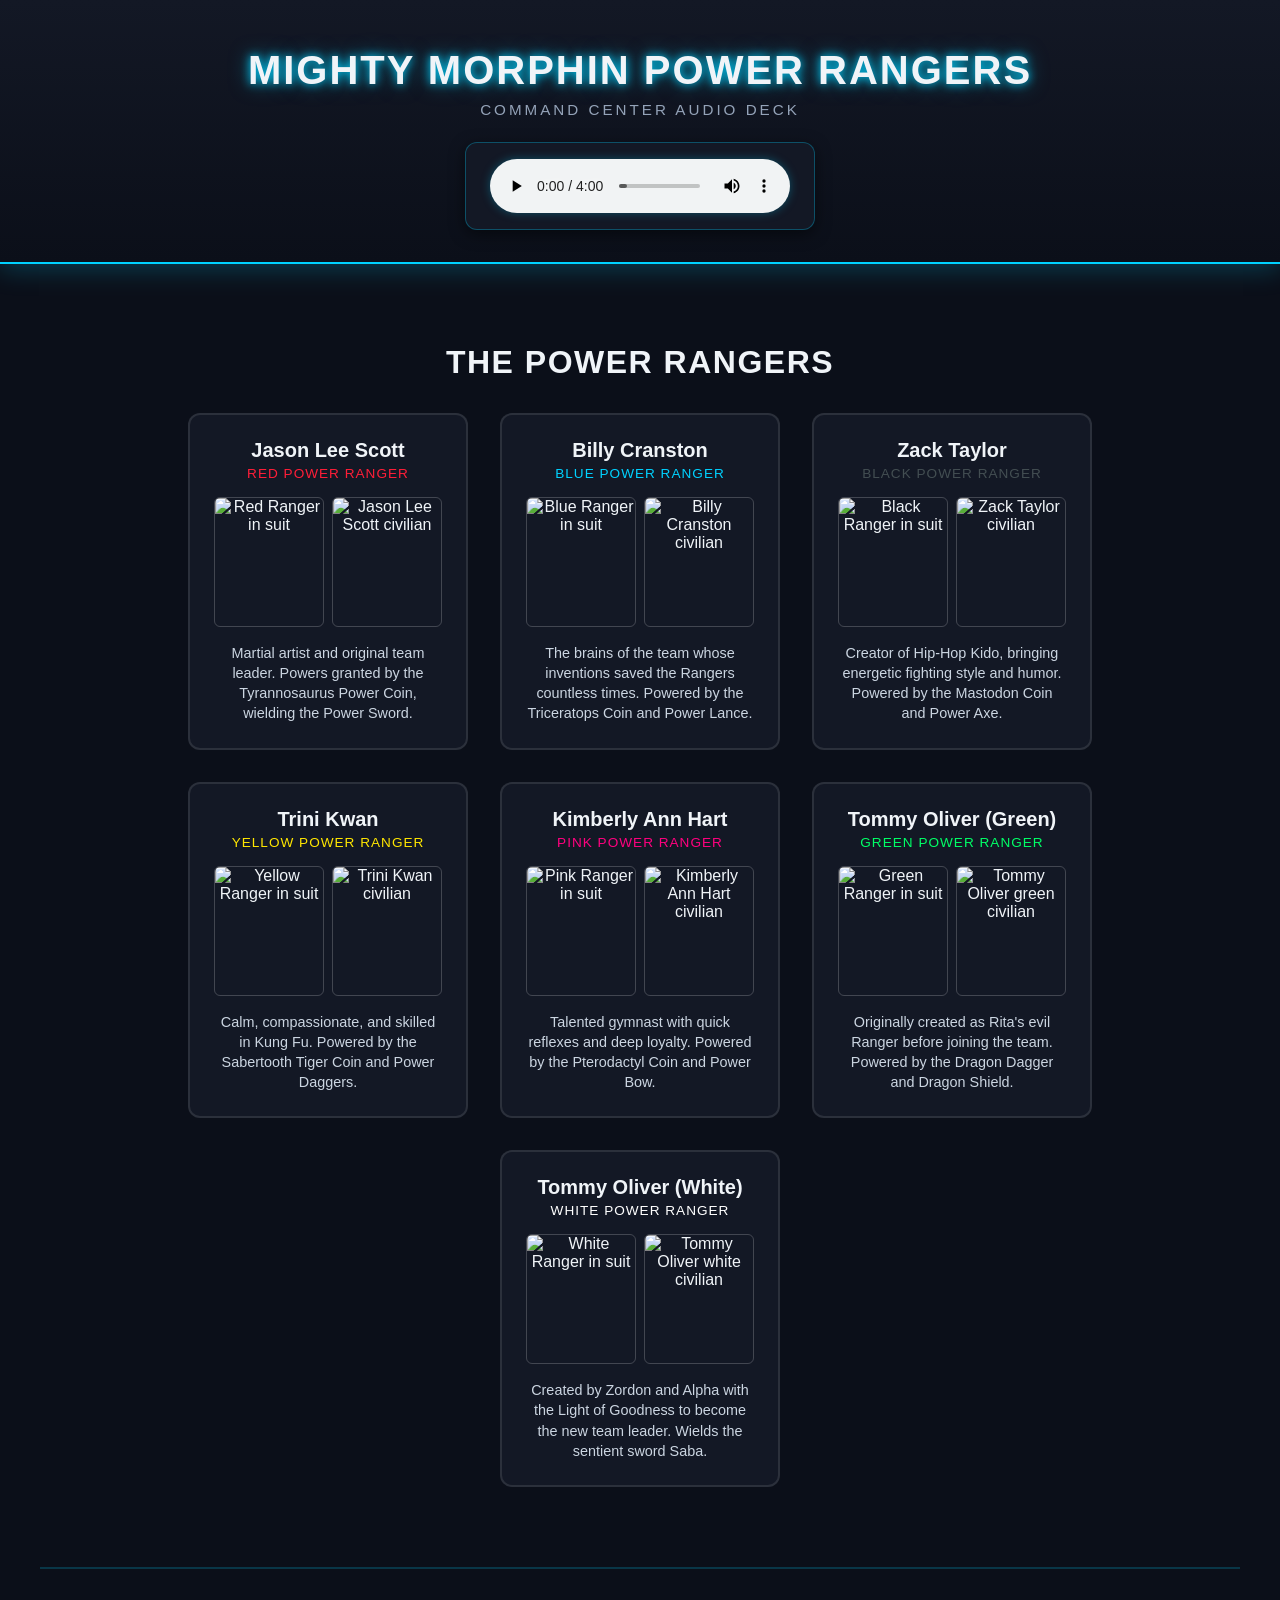
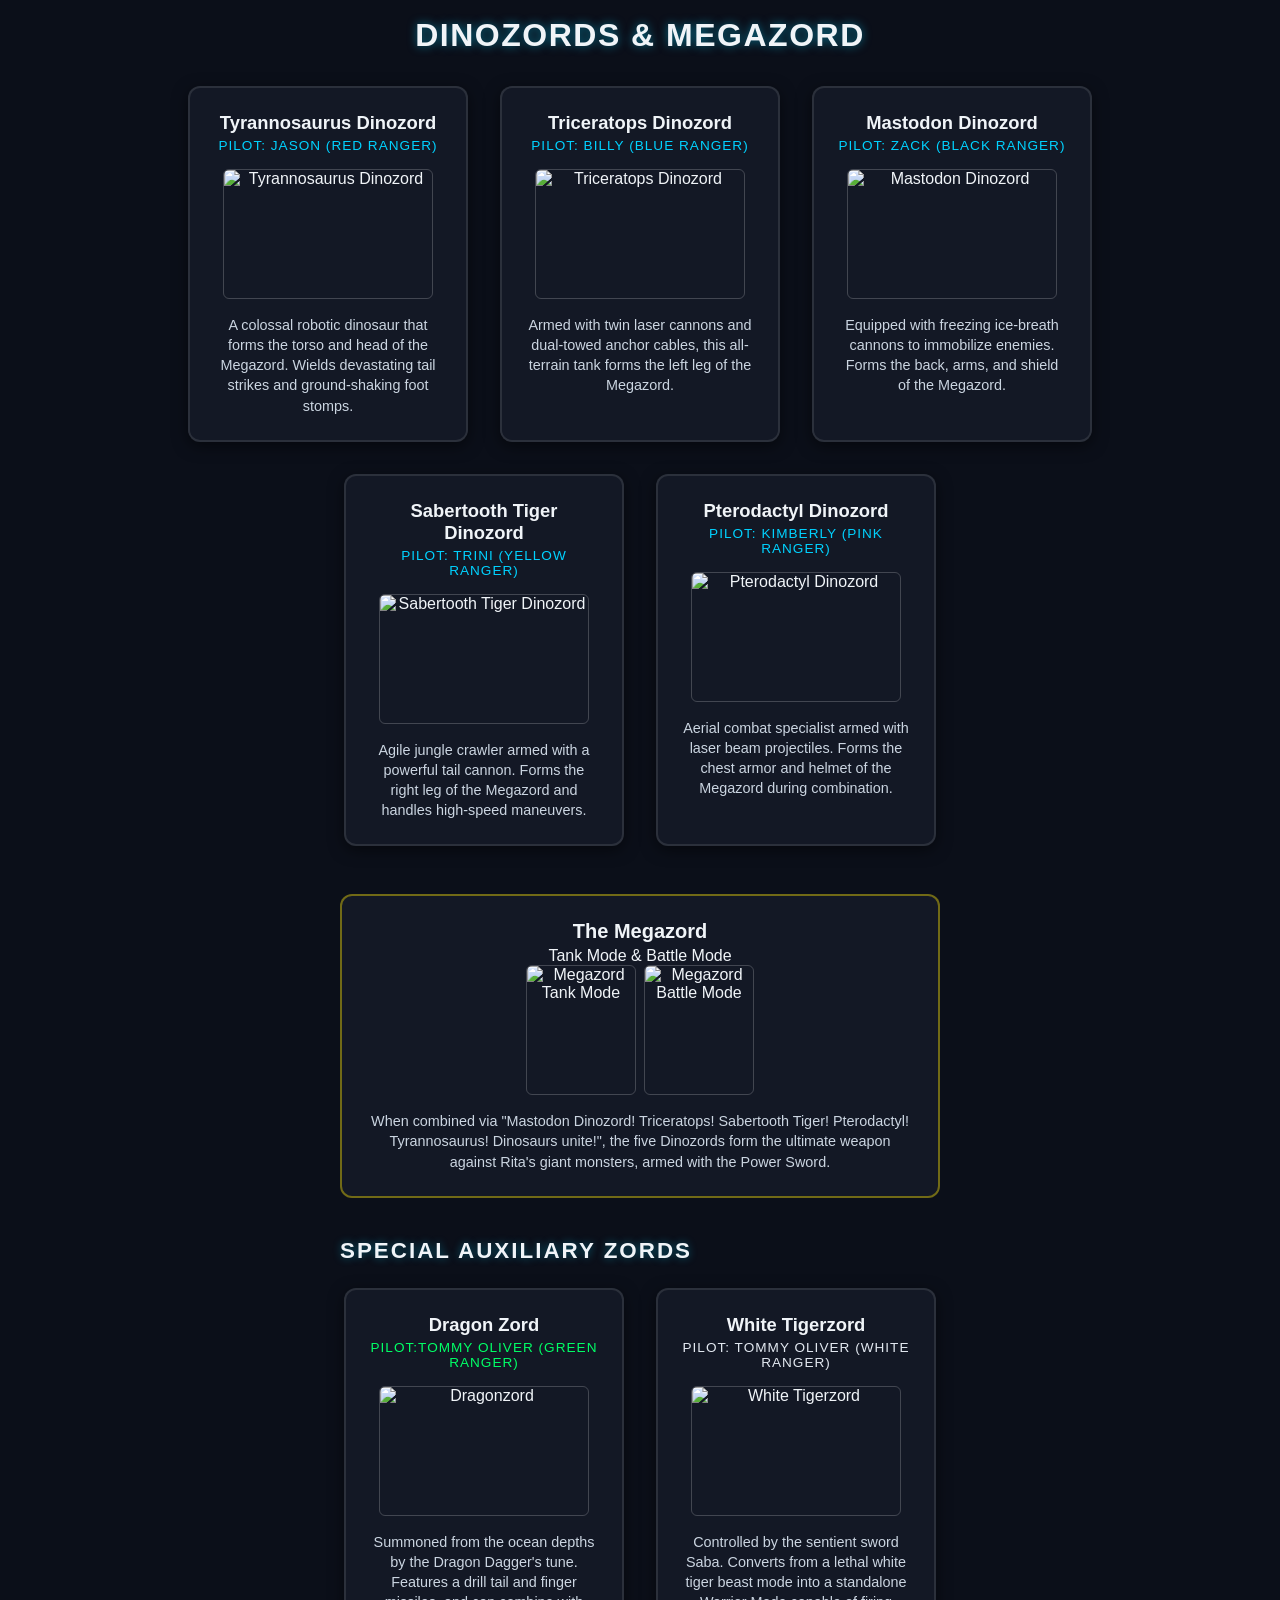
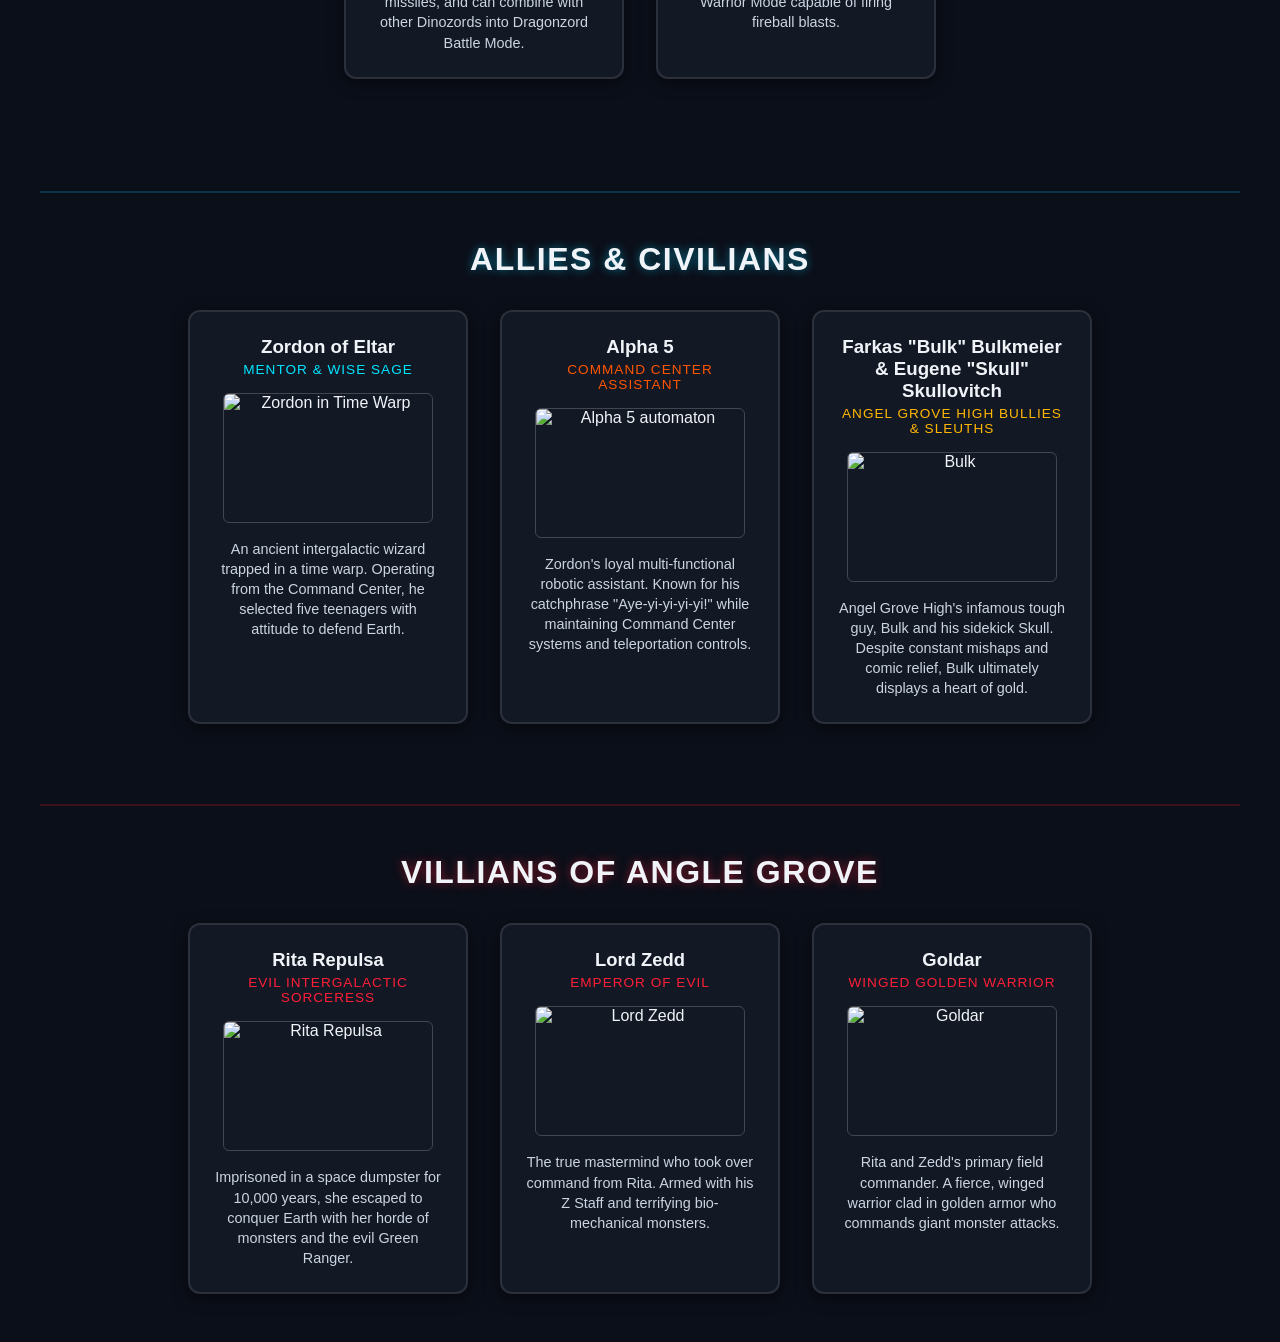
==== Rangers.html @ b792ac7e "feat: complete Power Rangers portfolio project with responsive grid" ====
<!DOCTYPE html>
<html lang="en">
    <head>
        <meta charset="UTF-8">
        <meta name="viewport" content="width=device-width, initial-scale=1.0">
        <title>Power Rangers</title>
        <link rel="stylesheet" href="Rangers.css">
    </head>

    <body>
        <!-- HERO / HEADER SECTION WITH THEME MUSIC -->
        <header class="hero-header">
            <h1 class="main-title">Mighty Morphin Power Rangers</h1>
            <p class="hero-subtitle">Command Center Audio Deck</p>
            
            <div class="audio-player-container">
                <audio controls loop>
                    <source src="Power Rangers theme song.mp3" type="audio/mpeg">
                    Your browser does not support the audio element.
                </audio>
            </div>
        </header>
        <main>
            <!-- 1. The Rangers section -->
            <section id="rangers" class="rangers-section">
                <h2>THE POWER RANGERS</h2>
                
                <div class="rangers-grid">
                    <!-- Red Ranger Card -->
                    <article class="ranger-card red-ranger">
                        <h3>Jason Lee Scott</h3>
                        <p class="ranger-title">Red Power Ranger</p>
                        <div class="card-images">
                            <img src="images/red-ranger-suit.jpg" alt="Red Ranger in suit" class="suit-img">
                            <img src="images/jason-civilian.jpg" alt="Jason Lee Scott civilian" class="civilian-img">
                        </div>
                        <p class="bio">
                            Martial artist and original team leader. Powers granted by the Tyrannosaurus Power Coin, wielding the Power Sword.
                        </p>
                    </article>
                    
                    <!-- Blue Ranger Card -->
                    <article class="ranger-card blue-ranger">
                        <h3>Billy Cranston</h3>
                        <p class="ranger-title">Blue Power Ranger</p>
                        <div class="card-images">
                            <img src="images/blue-ranger-suit.jpg" alt="Blue Ranger in suit" class="suit-img">
                            <img src="images/billy-civilian.jpg" alt="Billy Cranston civilian" class="civilian-img">
                        </div>
                        <p class="bio">
                            The brains of the team whose inventions saved the Rangers countless times. Powered by the Triceratops Coin and Power Lance.
                        </p>
                    </article>
                    
                    <!-- Black Ranger Card -->
                    <article class="ranger-card black-ranger">
                        <h3>Zack Taylor</h3>
                        <p class="ranger-title">Black Power Ranger</p>
                        <div class="card-images">
                            <img src="images/black-ranger-suit.jpg" alt="Black Ranger in suit" class="suit-img">
                             <img src="images/zack-civilian.jpg" alt="Zack Taylor civilian" class="civilian-img">
                        </div>
                        <p class="bio">
                            Creator of Hip-Hop Kido, bringing energetic fighting style and humor. Powered by the Mastodon Coin and Power Axe.
                        </p>
                    </article>
                    
                    <!-- Yellow Ranger Card -->
                    <article class="ranger-card yellow-ranger">
                        <h3>Trini Kwan</h3>
                        <p class="ranger-title">Yellow Power Ranger</p>
                        <div class="card-images">
                            <img src="images/yellow-ranger-suit.jpg" alt="Yellow Ranger in suit" class="suit-img">
                            <img src="images/trini-civilian.jpg" alt="Trini Kwan civilian" class="civilian-img">
                        </div>
                        <p class="bio">
                            Calm, compassionate, and skilled in Kung Fu. Powered by the Sabertooth Tiger Coin and Power Daggers.
                            </p>
                    </article>
                    
                    <!-- Pink Ranger Card -->
                    <article class="ranger-card pink-ranger">
                        <h3>Kimberly Ann Hart</h3>
                        <p class="ranger-title">Pink Power Ranger</p>
                        <div class="card-images">
                            <img src="images/pink-ranger-suit.jpg" alt="Pink Ranger in suit" class="suit-img">
                            <img src="images/kimberly-civilian.jpg" alt="Kimberly Ann Hart civilian" class="civilian-img">
                        </div>
                        <p class="bio">
                            Talented gymnast with quick reflexes and deep loyalty. Powered by the Pterodactyl Coin and Power Bow.
                        </p>
                    </article>
                    
                    <!-- Green Ranger Card -->
                    <article class="ranger-card green-ranger">
                        <h3>Tommy Oliver (Green)</h3>
                        <p class="ranger-title">Green Power Ranger</p>
                        <div class="card-images">
                            <img src="images/green-ranger-suit.jpg" alt="Green Ranger in suit" class="suit-img">
                            <img src="images/tommy-green-civilian.jpg" alt="Tommy Oliver green civilian" class="civilian-img">
                        </div>
                        <p class="bio">
                            Originally created as Rita's evil Ranger before joining the team. Powered by the Dragon Dagger and Dragon Shield.
                        </p>
                    </article>
                    
                    <!-- White Ranger Card -->
                    <article class="ranger-card white-ranger">
                        <h3>Tommy Oliver (White)</h3>
                        <p class="ranger-title">White Power Ranger</p>
                        <div class="card-images">
                            <img src="images/white-ranger-suit.jpg" alt="White Ranger in suit" class="suit-img">
                            <img src="images/tommy-white-civilian.jpg" alt="Tommy Oliver white civilian" class="civilian-img">
                        </div>
                        <p class="bio">
                            Created by Zordon and Alpha with the Light of Goodness to become the new team leader. Wields the sentient sword Saba.
                        </p>
                    </article>
                </div>
                
            </section>

            <!-- 2. The Zords & Megazord section -->
            <section id="zords" class="zords-section">
                <h2>DINOZORDS & MEGAZORD</h2>
                
                <div class="zords-grid">
                    
                    <!-- Tyrannosaurus Dinozord -->
                    <article class="zord-card red-zord">
                        <h3>Tyrannosaurus Dinozord</h3>
                        <p class="zord-pilot">Pilot: Jason (Red Ranger)</p>
                        <div class="card-images">
                            <img src="images/Tyrannosaurus-zord.jpg" alt="Tyrannosaurus Dinozord" class="zord-img">
                        </div>
                        <p class="bio">
                            A colossal robotic dinosaur that forms the torso and head of the Megazord. Wields devastating tail strikes and ground-shaking foot stomps.
                        </p>
                    </article>
                    
                    <!-- Triceratops Dinozord -->
                    <article class="zord-card blue-zord">
                        <h3>Triceratops Dinozord</h3>
                        <p class="zord-pilot">Pilot: Billy (Blue Ranger)</p>
                        <div class="card-images">
                            <img src="images/Triceratops-zord.jpg" alt="Triceratops Dinozord" class="zord-img">
                        </div>
                        <p class="bio">
                            Armed with twin laser cannons and dual-towed anchor cables, this all-terrain tank forms the left leg of the Megazord.
                        </p>
                    </article>

                    <!-- Mastodon Dinozord -->
                    <article class="zord-card black-zord">
                        <h3>Mastodon Dinozord</h3>
                        <p class="zord-pilot">Pilot: Zack (Black Ranger)</p>
                        <div class="card-images">
                            <img src="images/Mastodon-zord.jpg" alt="Mastodon Dinozord" class="zord-img">
                        </div>
                        <p class="bio">
                            Equipped with freezing ice-breath cannons to immobilize enemies. Forms the back, arms, and shield of the Megazord.
                        </p>
                    </article>

                    <!-- Sabertooth Tiger Dinozord -->
                    <article class="zord-card yellow-zord">
                        <h3>Sabertooth Tiger Dinozord</h3>
                        <p class="zord-pilot">Pilot: Trini (Yellow Ranger)</p>
                        <div class="card-images">
                            <img src="images/Sabertooth-Tiger-zord.jpg" alt="Sabertooth Tiger Dinozord" class="zord-img">
                        </div>
                        <p class="bio">
                            Agile jungle crawler armed with a powerful tail cannon. Forms the right leg of the Megazord and handles high-speed maneuvers.
                        </p>
                    </article>

                    <!-- Pterodactyl Dinozord -->
                    <article class="zord-card pink-zord">
                        <h3>Pterodactyl Dinozord</h3>
                        <p class="zord-pilot">Pilot: Kimberly (Pink Ranger)</p>
                        <div class="card-images">
                            <img src="images/Pterodactyl-zord.jpg" alt="Pterodactyl Dinozord" class="zord-img">
                        </div>
                        <p class="bio">
                            Aerial combat specialist armed with laser beam projectiles. Forms the chest armor and helmet of the Megazord during combination.
                        </p>
                    </article>
                </div>

                <div>
                    <!-- Megazord Feature Card (Full Width / Highlight) -->
                    <div class="megazord-feature">
                        <article class="ranger-card megazord-card">
                            <h3>The Megazord</h3>
                            <p class="Ranger-title">Tank Mode & Battle Mode</p>
                            <div class="card-images megazord-images">
                                <img src="images/Megazord-Tank-Mode.jpg" alt="Megazord Tank Mode" class="suit-img">
                                <img src="images/Megazord-Battle-Mode.jpg" alt="Megazord Battle Mode" class="civilian-img">
                            </div>
                            <p class="bio">
                                When combined via "Mastodon Dinozord! Triceratops! Sabertooth Tiger! Pterodactyl! Tyrannosaurus! Dinosaurs unite!", the five Dinozords form the ultimate weapon against Rita's giant monsters, armed with the Power Sword.
                            </p>
                        </article>
                    </div>

                    <!-- Special Auxiliary Zords (Tommy's Zords) -->
                    <h3 class="subsection-title">Special Auxiliary Zords</h3>
                    <div class="zords-grid auxiliary-grid">
                        <!-- Dragon Zord -->
                         <article class="zord-card green-zord">
                            <h3>Dragon Zord</h3>
                            <p class="zord-pilot">Pilot:Tommy Oliver (Green Ranger)</p>
                            <div class="card-images">
                                <img src="images/Dragonzord.jpg" alt="Dragonzord" class="zord-img">
                            </div>
                            <p class="bio">
                                Summoned from the ocean depths by the Dragon Dagger's tune. Features a drill tail and finger missiles, and can combine with other Dinozords into Dragonzord Battle Mode.
                            </p>
                         </article>

                         <!-- White Tigerzord -->
                        <article class="zord-card white-zord">
                            <h3>White Tigerzord</h3>
                            <p class="zord-pilot">Pilot: Tommy Oliver (White Ranger)</p>
                            <div class="card-images">
                                <img src="images/White-Tigerzord.jpg" alt="White Tigerzord" class="zord-img">
                            </div>
                            <p class="bio">
                                Controlled by the sentient sword Saba. Converts from a lethal white tiger beast mode into a standalone Warrior Mode capable of firing fireball blasts.
                            </p>
                        </article>
                    </div>
                </div>
            </section>

            <!-- Allies & Civilians -->
            <section id="allies" class="allies-section">
                <h2>ALLIES & CIVILIANS</h2>
                
                <div class="allies-grid">
                    
                    <!-- Zordon Card -->
                    <article class="ally-card zordon-card">
                        <h3>Zordon of Eltar</h3>
                        <p class="ally-title">Mentor & Wise Sage</p>
                        <div class="card-images">
                            <img src="images/Zordon.jpg" alt="Zordon in Time Warp" class="ally-img">
                        </div>
                        <p class="bio">
                            An ancient intergalactic wizard trapped in a time warp. Operating from the Command Center, he selected five teenagers with attitude to defend Earth.
                        </p>
                    </article>

                    <!-- Alpha-5 Card -->
                    <article class="ally-card alpha-card">
                        <h3>Alpha 5</h3>
                        <p class="ally-title">Command Center Assistant</p>
                        <div class="card-images">
                            <img src="images/Alpha-5.jpg" alt="Alpha 5 automaton" class="ally-img">
                        </div>
                        <p class="bio">
                            Zordon's loyal multi-functional robotic assistant. Known for his catchphrase "Aye-yi-yi-yi-yi!" while maintaining Command Center systems and teleportation controls.
                        </p>
                    </article>
                    
                    <!-- Bulk & Skull Card -->
                    <article class="ally-card bulk-skull-card">
                        <h3>Farkas "Bulk" Bulkmeier & Eugene "Skull" Skullovitch</h3>
                        <p class="ally-title">Angel Grove High Bullies & Sleuths</p>
                        <div class="card-images">
                            <img src="images/Bulk-and-Skull.jpg" alt="Bulk" class="ally-img">
                        </div>
                        <p class="bio">
                            Angel Grove High's infamous tough guy, Bulk and his sidekick Skull. Despite constant mishaps and comic relief, Bulk ultimately displays a heart of gold.
                        </p>
                    </article>
                </div>
            </section>

            <!--Villians Section -->
            <section id="villians" class="villians-section">
                <h2>VILLIANS OF ANGLE GROVE</h2>
                <div class="villians-grid">
                    
                    <!-- Rita Repulsa -->
                    <article class="villian-card rita-card">
                        <h3>Rita Repulsa</h3>
                        <p class="villian-title">Evil Intergalactic Sorceress</p>
                        <div class="card-images">
                            <img src="images/Rita-Repulsa.jpg" alt="Rita Repulsa" class="villain-img">
                        </div>
                        <p class="bio">
                            Imprisoned in a space dumpster for 10,000 years, she escaped to conquer Earth with her horde of monsters and the evil Green Ranger.
                        </p>
                    </article>
                    
                    <!-- Lord Zedd -->
                    <article class="villian-card zedd-card">
                        <h3>Lord Zedd</h3>
                        <p class="villian-title">Emperor of Evil</p>
                        <div class="card-images">
                            <img src="images/Lord-Zedd.jpg" alt="Lord Zedd" class="villain-img">
                        </div>
                        <p class="bio">
                            The true mastermind who took over command from Rita. Armed with his Z Staff and terrifying bio-mechanical monsters.
                        </p>
                    </article>

                    <!-- Goldar -->
                    <article class="villian-card goldar-card">
                        <h3>Goldar</h3>
                        <p class="villian-title">Winged Golden Warrior</p>
                        <div class="card-images">
                            <img src="images/Goldar.jpg" alt="Goldar" class="villain-img">
                        </div>
                        <p class="bio">
                            Rita and Zedd's primary field commander. A fierce, winged warrior clad in golden armor who commands giant monster attacks.
                        </p>
                    </article>
                </div>
            </section>
        </main>
        
    </body>
    
</html>
---- Rangers.css ----
/* Power Rangers Project- Part 1: Core and Theme */

/* CSS Variables for Ranger color palette */
:root {
    --bg-dark: #0b0f19;
    --panel-bg: #131825;
    --neon-red: #ff1e38;
    --neon-blue: #00d2ff;
    --neon-yellow: #ffe600;
    --neon-pink: #ff007f;
    --neon-black: #2a2a2a;
    --text-light: #f0f4f8;
    --font-main: 'Orbitron', 'Segoe UI', sans-serif, system-ui;
}

/* Global Reset */
* {
    box-sizing: border-box;
    margin: 0;
    padding: 0;
}

body {
    background-color: var(--bg-dark);
    color: var(--text-light);
    font-family: var(--font-main);
    min-height: 100vh;
    display: flex;
    flex-direction: column;
    align-items: center;
    justify-content: flex-start;
    overflow-x: hidden;
}

/* ==========================================
   HERO HEADER & AUDIO PLAYER STYLING
   ========================================== */

.hero-header {
    width: 100%;
    padding: 3rem 1rem 2rem 1rem;
    text-align: center;
    background: linear-gradient(180deg, rgba(19, 24, 37, 1) 0%, rgba(11, 15, 25, 0.8) 100%);
    border-bottom: 2px solid var(--neon-blue);
    box-shadow: 0 4px 25px rgba(0, 210, 255, 0.25);
    margin-bottom: 2rem;
}

.main-title {
    font-size: 2.5rem;
    letter-spacing: 2px;
    text-transform: uppercase;
    color: var(--text-light);
    text-shadow: 0 0 10px var(--neon-blue), 0 0 20px rgba(0, 210, 255, 0.5);
    margin-bottom: 0.5rem;
}

.hero-subtitle {
    font-size: 0.95rem;
    color: #94a3b8;
    text-transform: uppercase;
    letter-spacing: 3px;
    margin-bottom: 1.5rem;
}

/* Audio Deck Box */
.audio-player-container {
    display: inline-flex;
    flex-direction: column;
    align-items: center;
    background-color: var(--panel-bg);
    border: 1px solid rgba(0, 210, 255, 0.3);
    padding: 1rem 1.5rem;
    border-radius: 12px;
    box-shadow: 0 4px 15px rgba(0, 0, 0, 0.5);
}

.audio-player-container audio {
    outline: none;
    filter: drop-shadow(0 0 5px rgba(0, 210, 255, 0.3));
}

/* Header / Title Styling */
header {
    text-align: center;
    padding: 2rem 1rem;
    width: 100%;
    background: linear-gradient(180deg, rgba(19, 24, 37, 0.9) 0% rgba(11, 15, 25, 0) 100%);
    border-bottom: 2px solid var(--neon-blue);
    box-shadow: 0 4px 20px rgba(0, 210, 255, 0.2);
}

h1 {
    font-size: 2.5rem;
    letter-spacing: 2px;
    text-transform: uppercase;
    color: var(--text-light);
    text-shadow: 0 0 10px var(--neon-blue), 0 0 20px var(--neon-blue);
}

/* Rangers Section Styling */
.rangers-section {
    width: 100%;
    max-width: 1200px;
    padding: 3rem 1rem;
    display: flex;
    flex-direction: column;
    align-items: center;
}

.rangers-section h2 {
    font-size: 2rem;
    margin-bottom: 2rem;
    letter-spacing: 1.5px;
    text-transform: uppercase;
    text-shadow: 0 0 10px rgba(0 210 255 0.5);
}

/* Flex Grid Container */
.rangers-grid {
    display: flex;
    flex-wrap: wrap;
    gap: 2rem;
    justify-content: center;
    width: 100%;
}

/* Individual Ranger Card */
.ranger-card {
    background-color: var(--panel-bg);
    border: 2px solid rgba(255, 255, 255, 0.1);
    border-radius: 12px;
    width: 280px;
    padding: 1.5rem;
    display: flex;
    flex-direction: column;
    align-items: center;
    text-align: center;
    box-shadow: 0 4px 15px rgba(0 0 0 0.5);
    transition: transform 0.3s ease, box-shadow 0.3s ease;
}

/* Card Hover Effect */
.ranger-card:hover {
    transform: translateY(-5px);
    border-color: var(--neon-blue);
    box-shadow: 0 8px 25px rgba(0 210 255 0.4);
}

.ranger-card h3 {
    font-size: 1.25rem;
    margin-bottom: 0.25rem;
}

.ranger-title {
    font-size: 0.85rem;
    color: var(--neon-blue);
    text-transform: uppercase;
    margin-bottom: 1rem;
    letter-spacing: 1px;
}

/* Image Container for Suit & Civilian */
.card-images {
    display: flex;
    gap: 0.5rem;
    margin-bottom: 1rem;
    width: 100%;
    justify-content: center;
}

.card-images img{
    width: 110px;
    height: 130px;
    object-fit: cover;
    border-radius: 6px;
    border: 1px solid rgba(255, 255, 255, 0.2);
}

.bio {
    font-size: 0.9rem;
    line-height: 1.4;
    color: #cbd5e1;
}

/* ==========================================
   INDIVIDUAL RANGER COLOR HOVER ACCENTS
   ========================================== */

/* Red Ranger */
.red-ranger:hover {
    border-color: var(--neon-red);
    box-shadow: 0 8px 25px rgba(255, 30, 56, 0.7);
}
.red-ranger .ranger-title {
    color: var(--neon-red);
}

/* Blue Ranger */
.blue-ranger:hover {
    border-color: var(--neon-blue);
    box-shadow: 0 8px 25px rgba(0, 210, 255, 0.7);
}
.blue-ranger .ranger-title {
    color: var(--neon-blue);
}

/* Black Ranger - Using a clean Silver/White high-contrast glow */
.black-ranger:hover {
    border-color: #cbd5e1; /* Sleek metallic silver */
    box-shadow: 0 8px 25px rgba(203, 213, 225, 0.4); /* Clean bright aura */
}
.black-ranger .ranger-title {
    color: #434e52; /* Subtle metallic gray for text */
}

/* Yellow Ranger */
.yellow-ranger:hover {
    border-color: #ffe600;
    box-shadow: 0 8px 25px rgba(255, 230, 0, 0.5);
}
.yellow-ranger .ranger-title {
    color: #ffe600;
}

/* Pink Ranger */
.pink-ranger:hover {
    border-color: var(--neon-pink);
    box-shadow: 0 8px 25px rgba(250, 125, 125, 0.5);
}
.pink-ranger .ranger-title {
    color: var(--neon-pink);
}

/* Green Ranger */
.green-ranger:hover {
    border-color: #00ff66;
    box-shadow: 0 8px 25px rgba(0, 255, 102, 0.5);
}
.green-ranger .ranger-title {
    color: #00ff66;
}

/*White Ranger */
.white-ranger:hover {
    border-color: #ffffff;
    box-shadow: 0 8px 25px rgba(255, 255, 255, 0.7);
}
.white-ranger .ranger-title {
    color: #ffffff;
}

/* ==========================================
   SECTION 2: ZORDS & MEGAZORD
   ========================================== */
.zords-section {
    width: 100%;
    max-width: 1200px;
    padding: 3rem 1rem;
    display: flex;
    flex-direction: column;
    align-items: center;
    border-top: 2px solid rgba(0, 210, 255, 0.2);
    margin-top: 2rem;
}

.zords-section h2 {
    font-size: 2rem;
    margin-bottom: 2rem;
    letter-spacing: 1.5px;
    text-transform: uppercase;
    text-shadow: 0 0 10px rgba(0, 210, 255, 0.5);
    text-align: center;
}

/* Zords Grid Container */
.zords-grid {
    display: flex;
    flex-wrap: wrap;
    gap: 2rem;
    justify-content: center;
    width: 100%;
    margin-bottom: 2rem;
}

/* Individual Zord Card (reuses .ranger-card sizing and structure) */
.zord-card {
    background-color: var(--panel-bg);
    border: 2px solid rgba(255, 255, 255, 0.1);
    border-radius: 12px;
    width: 280px;
    padding: 1.5rem;
    display: flex;
    flex-direction: column;
    align-items: center;
    text-align: center;
    box-shadow: 0 4px 15px rgba(0, 0, 0, 0.5);
    transition: transform 0.3s ease, box-shadow 0.3s ease;
}

.zord-card:hover {
    transform: translateY(-5px);
    border-color: var(--neon-blue);
    box-shadow: 0 8px 25px rgba(0, 210, 255, 0.4);
}

.zord-card h3 {
    font-size: 1.15rem;
    margin-bottom: 0.25rem;
}

.zord-pilot {
    font-size: 0.85rem;
    color: var(--neon-blue);
    text-transform: uppercase;
    margin-bottom: 1rem;
    letter-spacing: 1px;
}

/* Single image wrapper style for Zord cards */
.zord-card .card-images {
    justify-content: center;
}

.zord-card .card-images img {
    width: 210px;
    height: 130px;
    object-fit: cover;
    border-radius: 6px;
    border: 1px solid rgba(255, 255, 255, 0.2);
}

/* Megazord Feature Layout */
.megazord-feature {
    width: 100%;
    display:flex;
    justify-content: center;
    margin-top: 1rem;
}

.megazord-card {
    width: 100%;
    max-width: 600px;
    border-color: rgba(255, 230, 0, 0.4);
}

.megazord-card:hover {
    border-color: var(--neon-yellow);
    box-shadow: 0 8px 30px rgba(255, 230, 0, 0.7);
}

/* Subsection Header for Special Zords */
.subsection-title {
    font-size: 1.4rem;
    color: var(--text-light);
    margin: 2.5rem 0 1.5rem 0;
    letter-spacing: 2px;
    text-transform: uppercase;
    text-shadow: 0 0 8px rgba(0, 210, 255, 0.4);
}

.auxiliary-grid {
    justify-content: center;
}

/* Green Zord Hover State */
.green-zord:hover {
    border-color: #00ff66;
    box-shadow: 0 8px 25px rgba(0, 255, 102, 0.4);
}
.green-zord .zord-pilot {
    color: #00ff66;
}

/* White Zord Hover State (High-Contrast Silver/White Glow) */
.white-zord:hover {
    border-color: #ffffff;
    box-shadow: 0 8px 25px rgba(255, 255, 255, 0.5);
}
.white-zord .zord-pilot {
    color: #e2e8f0;
}

/* ==========================================
   SECTION 3: ALLIES & CIVILIANS
   ========================================== */
.allies-section {
    width: 100%;
    max-width: 1200px;
    padding: 3rem 1rem;
    display: flex;
    flex-direction: column;
    align-items: center;
    border-top: 2px solid rgba(0, 210, 255, 0.2);
    margin-top: 2rem;
}

.allies-section h2 {
    font-size: 2rem;
    margin-bottom: 2rem;
    letter-spacing: 1.5px;
    text-transform: uppercase;
    text-shadow: 0 0 10px rgba(0, 210, 255, 0.5);
    text-align: center;
}

.allies-grid {
    display: flex;
    flex-wrap: wrap;
    gap: 2rem;
    justify-content: center;
    width: 100%;
    
}

/* Base Ally Card Layout */
.ally-card {
    background-color: var(--panel-bg);
    border: 2px solid rgba(255, 255, 255, 0.1);
    border-radius: 12px;
    width: 280px;
    padding: 1.5rem;
    display: flex;
    flex-direction: column;
    align-items: center;
    text-align: center;
    box-shadow: 0 4px 15px rgba(0, 0, 0, 0.5);
    transition: transform 0.3s ease, box-shadow 0.3s ease, border-color 0.3s ease;
}

.ally-card h3 {
    font-size: 1.15 rem;
    margin-bottom: 0.25rem;
}

.ally-title {
    font-size: 0.85rem;
    color: var(--neon-blue);
    text-transform: uppercase;
    margin-bottom: 1rem;
    letter-spacing: 1px;
}

.ally-card .card-images {
    justify-content: center;
}

.ally-card .card-images img {
    width: 210px;
    height: 130px;
    object-fit: cover;
    border-radius: 6px;
    border: 1px solid rgba(255, 255, 255, 0.2);
}

/* Individual Ally Hover Accents */

/* Zordon - Energy Tube Cyan/Blue */
.zordon-card:hover {
    transform: translateY(-5px);
    border-color: #00e5ff;
    box-shadow: 0 8px 25px rgba(0, 229, 255, 0.5);
}
.zordon-card .ally-title {
    color: #00e5ff;
}

/* Alpha 5 Bright - Amber/Red */
.alpha-card:hover {
    transform: translateY(-5px);
    border-color: #ff5500;
    box-shadow: 0 8px 25px rgba(255, 85, 0, 0.5);
}
.alpha-card .ally-title {
    color: #ff5500;
}

/* Bulk & Skull - Punchy Orange/Gold */
.bulk-skull-card:hover {
    transform: translateY(-5px);
    border-color: #ffb700;
    box-shadow: 0 8px 25px rgba(255, 183, 0, 0.5);
}
.bulk-skull-card .ally-title {
    color: #ffb700;
}
/* ==========================================
   SECTION 4: VILLAINS OF ANGEL GROVE
   ========================================== */
.villians-section {
    width: 100%;
    max-width: 1200px;
    padding: 3rem 1rem;
    display: flex;
    flex-direction: column;
    align-items: center;
    border-top: 2px solid rgba(255, 30, 56, 0.2);
    margin-top: 2rem;
}

.villians-section h2 {
    font-size: 2rem;
    margin-bottom: 2rem;
    letter-spacing: 1.5px;
    text-transform: uppercase;
    text-shadow: 0 0 10px rgba(255, 30, 56, 0.5);
    text-align: center;
}

.villians-grid {
    display: flex;
    flex-wrap: wrap;
    gap: 2rem;
    justify-content: center;
    width: 100%;
}

.villian-card {
    background-color: var(--panel-bg);
    border: 2px solid rgba(255, 255, 255, 0.1);
    border-radius: 12px;
    width: 280px;
    padding: 1.5rem;
    display: flex;
    flex-direction: column;
    align-items: center;
    text-align: center;
    box-shadow: 0 4px 15px rgba(0, 0, 0, 0.5);
    transition: transform 0.3s ease, box-shadow 0.3s ease, border-color 0.3s ease;
}

.villian-card h3 {
    font-size: 1.15rem;
    margin-bottom: 0.25rem;
}

.villian-title {
    font-size: 0.85rem;
    color: var(--neon-red);
    text-transform: uppercase;
    margin-bottom: 1rem;
    letter-spacing: 1px;
}

.villian-card .card-images {
    justify-content: center;
}

.villian-card .card-images img {
    width: 210px;
    height: 130px;
    object-fit: cover;
    border-radius: 6px;
    border: 1px solid rgba(255, 255, 255, 0.2);
}

/* Villian Hover States */
.rita-card:hover {
    transform: translateY(-5px);
    border-color: #bd00ff;
    box-shadow: 0 8px 25px rgba(189, 0, 255, 0.5);
}

.zedd-card:hover {
    transform: translateY(-5px);
    border-color: #ff0033;
    box-shadow: 0 8px 25px rgba(255, 0, 51, 0.6);
}

.goldar-card:hover {
    transform: translateY(-5px);
    border-color: #ffd700;
    box-shadow: 0 8px 25px rgba(255, 215, 0, 0.5);
}
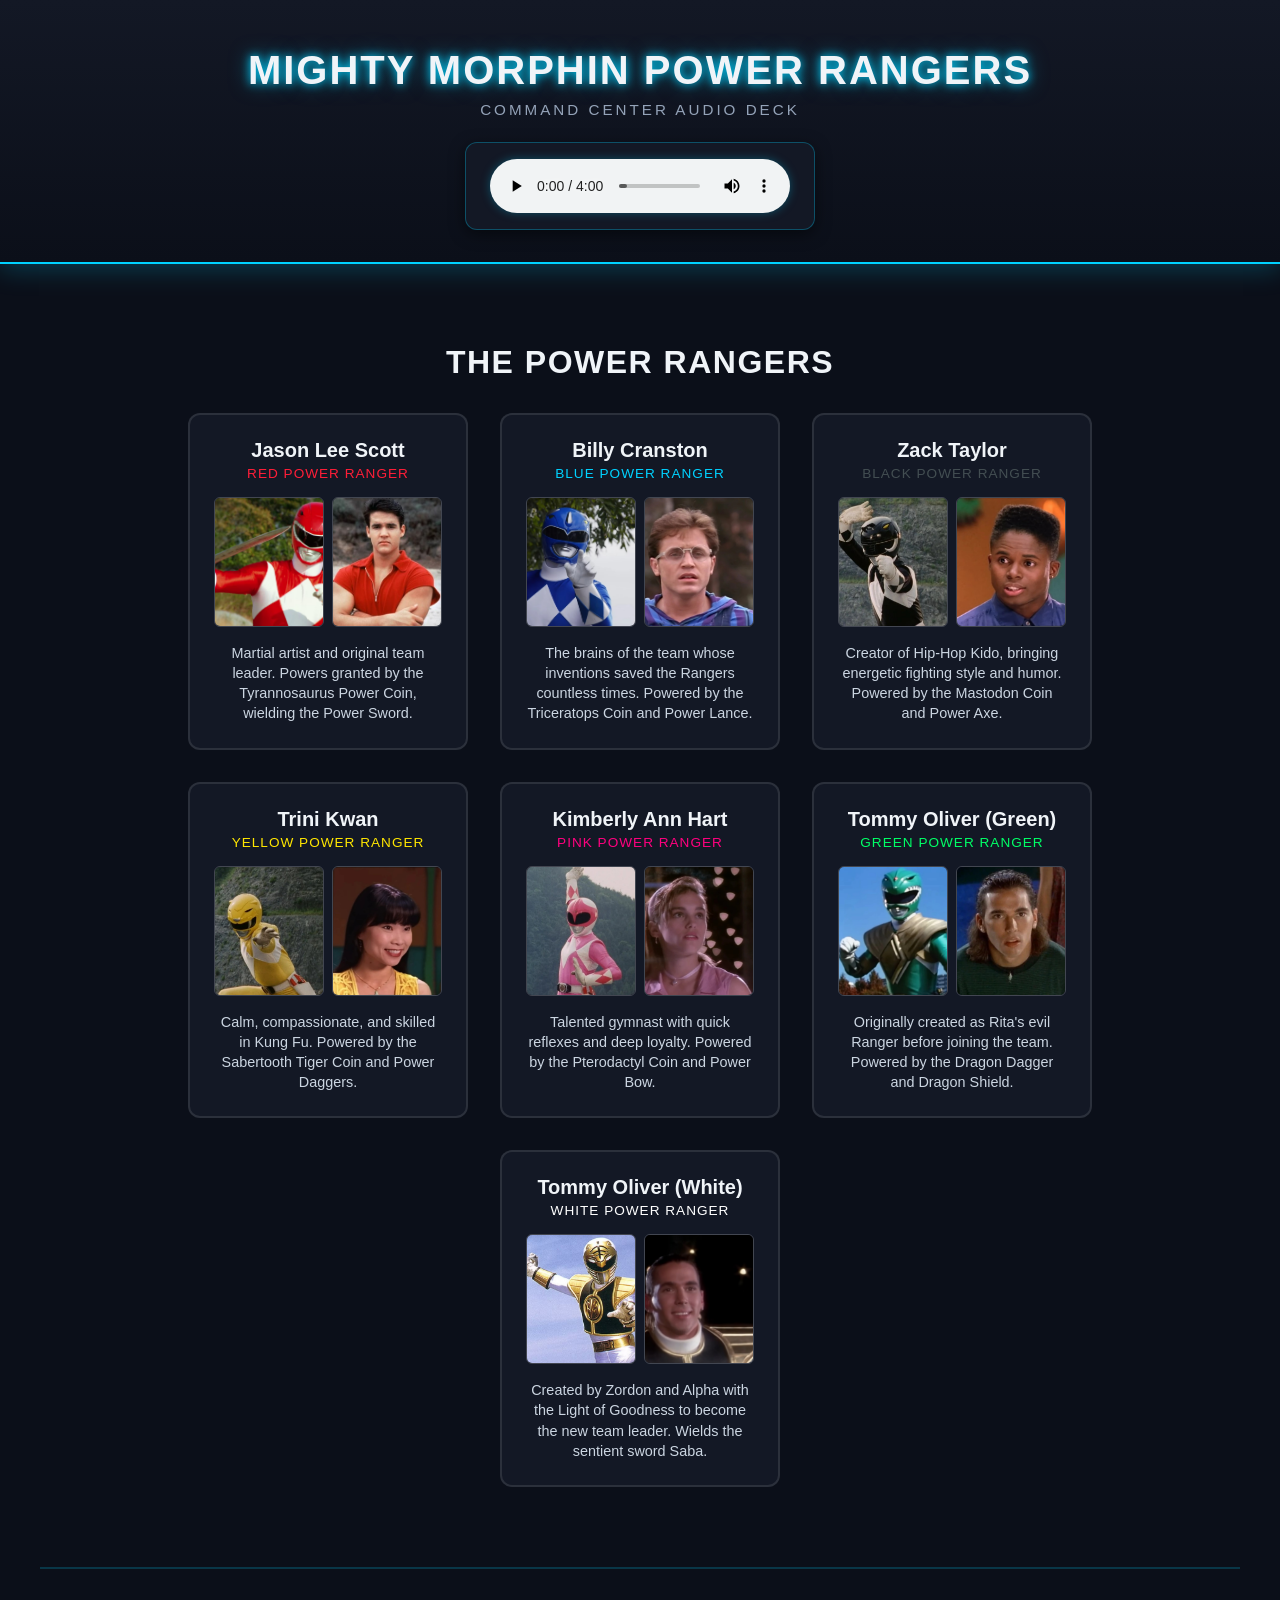
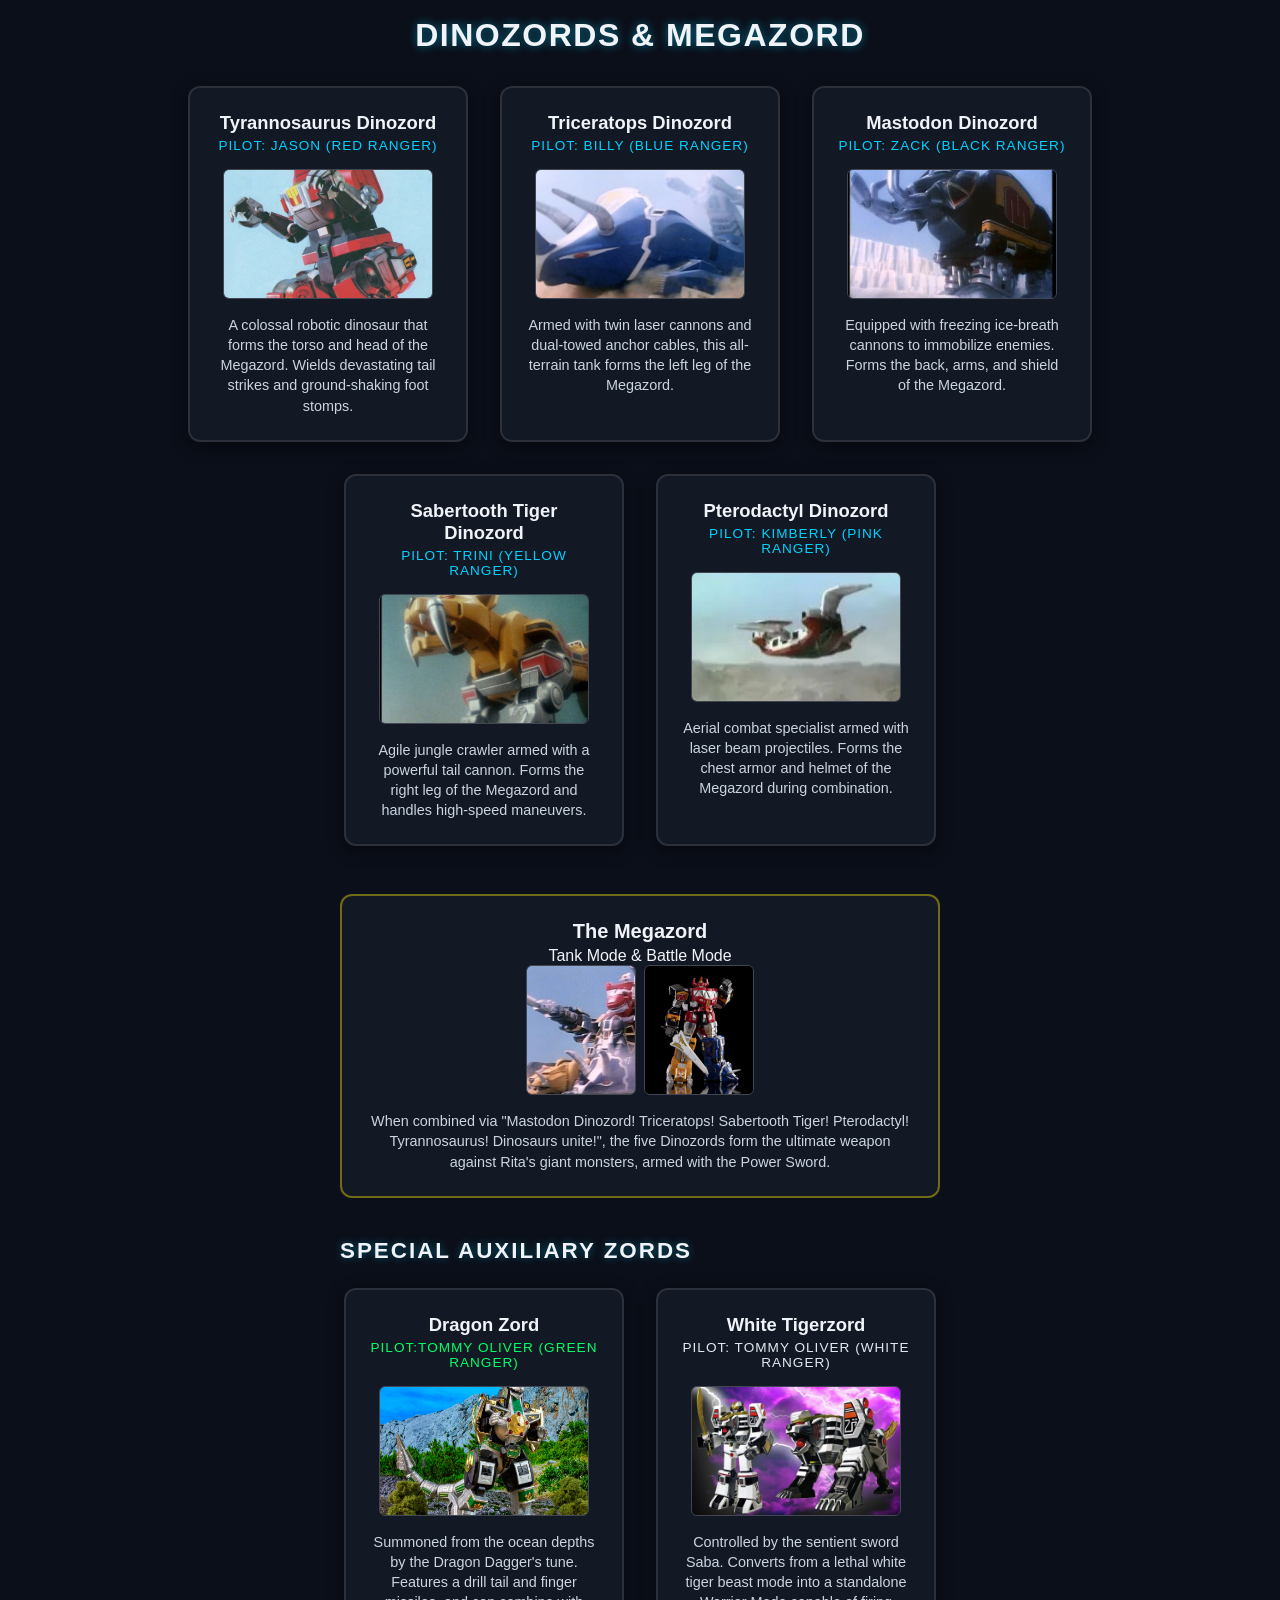
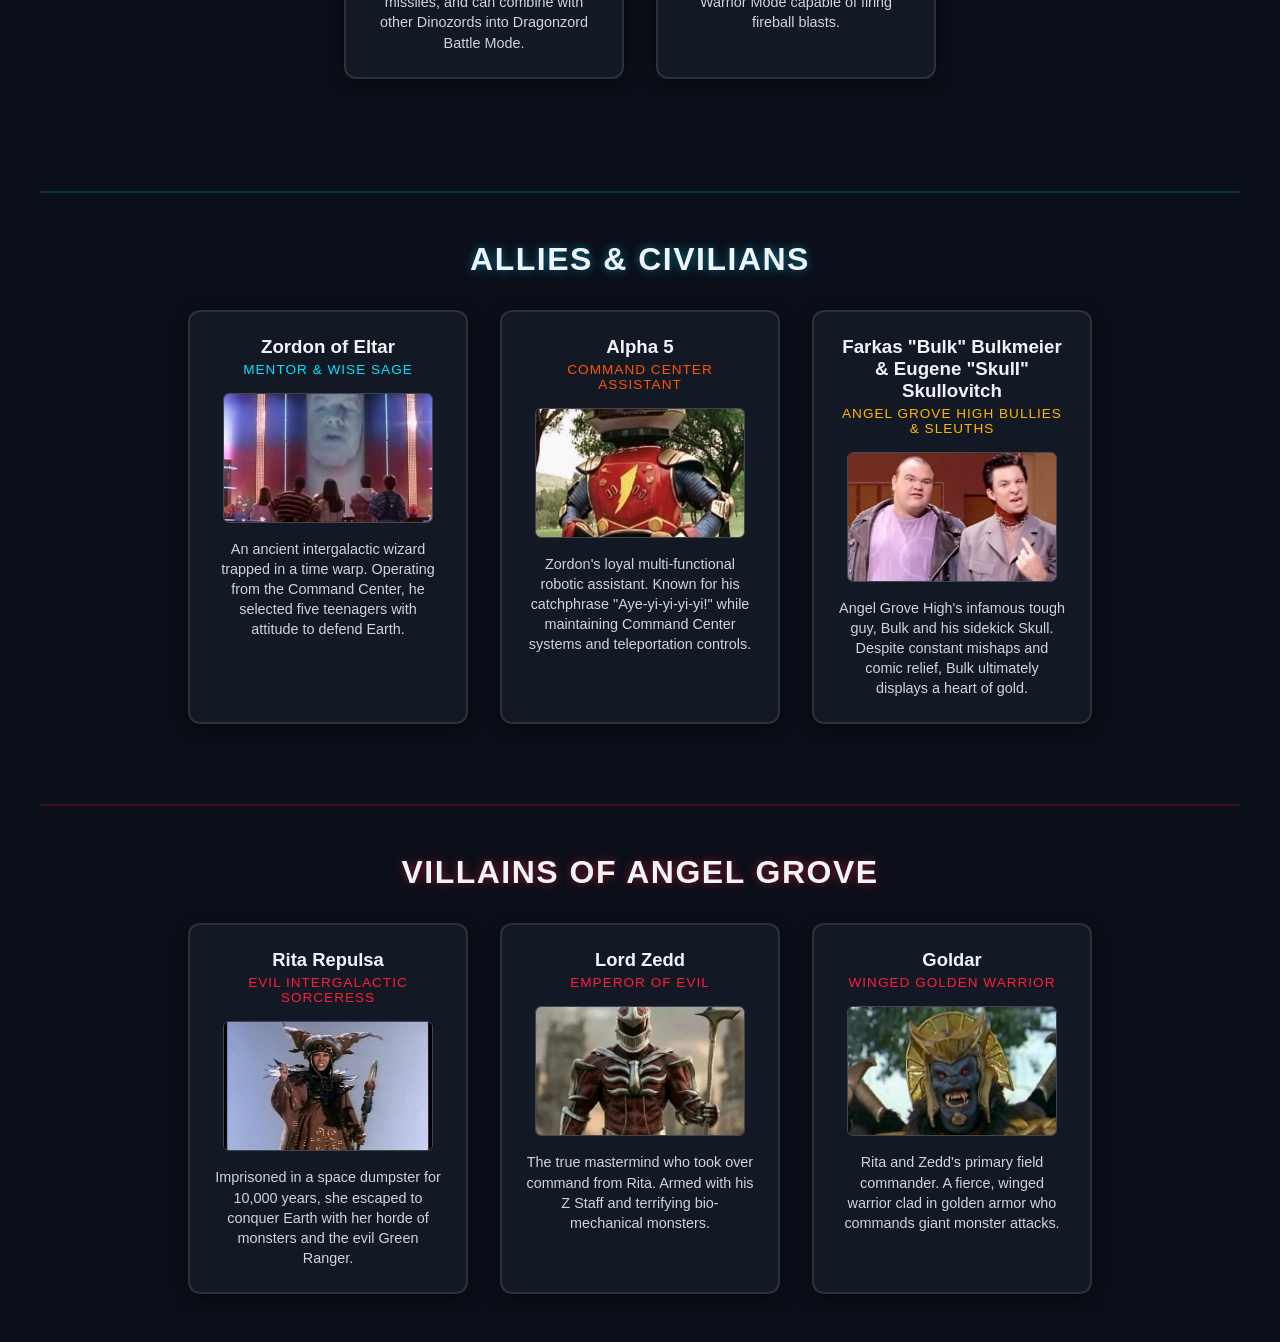
==== commit 2c3ac5b1: "Standardize images folder and filenames to lowercase" ====
--- a/Rangers.html
+++ b/Rangers.html
@@ -131,7 +131,7 @@
                         <h3>Tyrannosaurus Dinozord</h3>
                         <p class="zord-pilot">Pilot: Jason (Red Ranger)</p>
                         <div class="card-images">
-                            <img src="images/Tyrannosaurus-zord.jpg" alt="Tyrannosaurus Dinozord" class="zord-img">
+                            <img src="images/tyrannosaurus-zord.jpg" alt="Tyrannosaurus Dinozord" class="zord-img">
                         </div>
                         <p class="bio">
                             A colossal robotic dinosaur that forms the torso and head of the Megazord. Wields devastating tail strikes and ground-shaking foot stomps.
@@ -143,7 +143,7 @@
                         <h3>Triceratops Dinozord</h3>
                         <p class="zord-pilot">Pilot: Billy (Blue Ranger)</p>
                         <div class="card-images">
-                            <img src="images/Triceratops-zord.jpg" alt="Triceratops Dinozord" class="zord-img">
+                            <img src="images/triceratops-zord.jpg" alt="Triceratops Dinozord" class="zord-img">
                         </div>
                         <p class="bio">
                             Armed with twin laser cannons and dual-towed anchor cables, this all-terrain tank forms the left leg of the Megazord.
@@ -155,7 +155,7 @@
                         <h3>Mastodon Dinozord</h3>
                         <p class="zord-pilot">Pilot: Zack (Black Ranger)</p>
                         <div class="card-images">
-                            <img src="images/Mastodon-zord.jpg" alt="Mastodon Dinozord" class="zord-img">
+                            <img src="images/mastodon-zord.jpg" alt="Mastodon Dinozord" class="zord-img">
                         </div>
                         <p class="bio">
                             Equipped with freezing ice-breath cannons to immobilize enemies. Forms the back, arms, and shield of the Megazord.
@@ -167,7 +167,7 @@
                         <h3>Sabertooth Tiger Dinozord</h3>
                         <p class="zord-pilot">Pilot: Trini (Yellow Ranger)</p>
                         <div class="card-images">
-                            <img src="images/Sabertooth-Tiger-zord.jpg" alt="Sabertooth Tiger Dinozord" class="zord-img">
+                            <img src="images/sabertooth-tiger-zord.jpg" alt="Sabertooth Tiger Dinozord" class="zord-img">
                         </div>
                         <p class="bio">
                             Agile jungle crawler armed with a powerful tail cannon. Forms the right leg of the Megazord and handles high-speed maneuvers.
@@ -179,7 +179,7 @@
                         <h3>Pterodactyl Dinozord</h3>
                         <p class="zord-pilot">Pilot: Kimberly (Pink Ranger)</p>
                         <div class="card-images">
-                            <img src="images/Pterodactyl-zord.jpg" alt="Pterodactyl Dinozord" class="zord-img">
+                            <img src="images/pterodactyl-zord.jpg" alt="Pterodactyl Dinozord" class="zord-img">
                         </div>
                         <p class="bio">
                             Aerial combat specialist armed with laser beam projectiles. Forms the chest armor and helmet of the Megazord during combination.
@@ -194,8 +194,8 @@
                             <h3>The Megazord</h3>
                             <p class="Ranger-title">Tank Mode & Battle Mode</p>
                             <div class="card-images megazord-images">
-                                <img src="images/Megazord-Tank-Mode.jpg" alt="Megazord Tank Mode" class="suit-img">
-                                <img src="images/Megazord-Battle-Mode.jpg" alt="Megazord Battle Mode" class="civilian-img">
+                                <img src="images/megazord-tank-mode.jpg" alt="Megazord Tank Mode" class="suit-img">
+                                <img src="images/megazord-battle-mode.jpg" alt="Megazord Battle Mode" class="civilian-img">
                             </div>
                             <p class="bio">
                                 When combined via "Mastodon Dinozord! Triceratops! Sabertooth Tiger! Pterodactyl! Tyrannosaurus! Dinosaurs unite!", the five Dinozords form the ultimate weapon against Rita's giant monsters, armed with the Power Sword.
@@ -211,7 +211,7 @@
                             <h3>Dragon Zord</h3>
                             <p class="zord-pilot">Pilot:Tommy Oliver (Green Ranger)</p>
                             <div class="card-images">
-                                <img src="images/Dragonzord.jpg" alt="Dragonzord" class="zord-img">
+                                <img src="images/dragonzord.jpg" alt="Dragonzord" class="zord-img">
                             </div>
                             <p class="bio">
                                 Summoned from the ocean depths by the Dragon Dagger's tune. Features a drill tail and finger missiles, and can combine with other Dinozords into Dragonzord Battle Mode.
@@ -223,7 +223,7 @@
                             <h3>White Tigerzord</h3>
                             <p class="zord-pilot">Pilot: Tommy Oliver (White Ranger)</p>
                             <div class="card-images">
-                                <img src="images/White-Tigerzord.jpg" alt="White Tigerzord" class="zord-img">
+                                <img src="images/white-tigerzord.jpg" alt="White Tigerzord" class="zord-img">
                             </div>
                             <p class="bio">
                                 Controlled by the sentient sword Saba. Converts from a lethal white tiger beast mode into a standalone Warrior Mode capable of firing fireball blasts.
@@ -244,7 +244,7 @@
                         <h3>Zordon of Eltar</h3>
                         <p class="ally-title">Mentor & Wise Sage</p>
                         <div class="card-images">
-                            <img src="images/Zordon.jpg" alt="Zordon in Time Warp" class="ally-img">
+                            <img src="images/zordon.jpg" alt="Zordon in Time Warp" class="ally-img">
                         </div>
                         <p class="bio">
                             An ancient intergalactic wizard trapped in a time warp. Operating from the Command Center, he selected five teenagers with attitude to defend Earth.
@@ -256,7 +256,7 @@
                         <h3>Alpha 5</h3>
                         <p class="ally-title">Command Center Assistant</p>
                         <div class="card-images">
-                            <img src="images/Alpha-5.jpg" alt="Alpha 5 automaton" class="ally-img">
+                            <img src="images/alpha-5.jpg" alt="Alpha 5 automaton" class="ally-img">
                         </div>
                         <p class="bio">
                             Zordon's loyal multi-functional robotic assistant. Known for his catchphrase "Aye-yi-yi-yi-yi!" while maintaining Command Center systems and teleportation controls.
@@ -268,7 +268,7 @@
                         <h3>Farkas "Bulk" Bulkmeier & Eugene "Skull" Skullovitch</h3>
                         <p class="ally-title">Angel Grove High Bullies & Sleuths</p>
                         <div class="card-images">
-                            <img src="images/Bulk-and-Skull.jpg" alt="Bulk" class="ally-img">
+                            <img src="images/bulk-and-skull.jpg" alt="Bulk" class="ally-img">
                         </div>
                         <p class="bio">
                             Angel Grove High's infamous tough guy, Bulk and his sidekick Skull. Despite constant mishaps and comic relief, Bulk ultimately displays a heart of gold.
@@ -277,17 +277,17 @@
                 </div>
             </section>
 
-            <!--Villians Section -->
-            <section id="villians" class="villians-section">
-                <h2>VILLIANS OF ANGLE GROVE</h2>
-                <div class="villians-grid">
+            <!--Villains Section -->
+            <section id="villains" class="villains-section">
+                <h2>VILLAINS OF ANGEL GROVE</h2>
+                <div class="villains-grid">
                     
                     <!-- Rita Repulsa -->
-                    <article class="villian-card rita-card">
+                    <article class="villain-card rita-card">
                         <h3>Rita Repulsa</h3>
-                        <p class="villian-title">Evil Intergalactic Sorceress</p>
-                        <div class="card-images">
-                            <img src="images/Rita-Repulsa.jpg" alt="Rita Repulsa" class="villain-img">
+                        <p class="villain-title">Evil Intergalactic Sorceress</p>
+                        <div class="card-images">
+                            <img src="images/rita-repulsa.jpg" alt="Rita Repulsa" class="villain-img">
                         </div>
                         <p class="bio">
                             Imprisoned in a space dumpster for 10,000 years, she escaped to conquer Earth with her horde of monsters and the evil Green Ranger.
@@ -295,11 +295,11 @@
                     </article>
                     
                     <!-- Lord Zedd -->
-                    <article class="villian-card zedd-card">
+                    <article class="villain-card zedd-card">
                         <h3>Lord Zedd</h3>
-                        <p class="villian-title">Emperor of Evil</p>
-                        <div class="card-images">
-                            <img src="images/Lord-Zedd.jpg" alt="Lord Zedd" class="villain-img">
+                        <p class="villain-title">Emperor of Evil</p>
+                        <div class="card-images">
+                            <img src="images/lord-zedd.jpg" alt="Lord Zedd" class="villain-img">
                         </div>
                         <p class="bio">
                             The true mastermind who took over command from Rita. Armed with his Z Staff and terrifying bio-mechanical monsters.
@@ -307,11 +307,11 @@
                     </article>
 
                     <!-- Goldar -->
-                    <article class="villian-card goldar-card">
+                    <article class="villain-card goldar-card">
                         <h3>Goldar</h3>
-                        <p class="villian-title">Winged Golden Warrior</p>
-                        <div class="card-images">
-                            <img src="images/Goldar.jpg" alt="Goldar" class="villain-img">
+                        <p class="villain-title">Winged Golden Warrior</p>
+                        <div class="card-images">
+                            <img src="images/goldar.jpg" alt="Goldar" class="villain-img">
                         </div>
                         <p class="bio">
                             Rita and Zedd's primary field commander. A fierce, winged warrior clad in golden armor who commands giant monster attacks.
--- a/Rangers.css
+++ b/Rangers.css
@@ -487,7 +487,7 @@
 /* ==========================================
    SECTION 4: VILLAINS OF ANGEL GROVE
    ========================================== */
-.villians-section {
+.villains-section {
     width: 100%;
     max-width: 1200px;
     padding: 3rem 1rem;
@@ -498,7 +498,7 @@
     margin-top: 2rem;
 }
 
-.villians-section h2 {
+.villains-section h2 {
     font-size: 2rem;
     margin-bottom: 2rem;
     letter-spacing: 1.5px;
@@ -507,7 +507,7 @@
     text-align: center;
 }
 
-.villians-grid {
+.villains-grid {
     display: flex;
     flex-wrap: wrap;
     gap: 2rem;
@@ -515,7 +515,7 @@
     width: 100%;
 }
 
-.villian-card {
+.villain-card {
     background-color: var(--panel-bg);
     border: 2px solid rgba(255, 255, 255, 0.1);
     border-radius: 12px;
@@ -529,12 +529,12 @@
     transition: transform 0.3s ease, box-shadow 0.3s ease, border-color 0.3s ease;
 }
 
-.villian-card h3 {
+.villain-card h3 {
     font-size: 1.15rem;
     margin-bottom: 0.25rem;
 }
 
-.villian-title {
+.villain-title {
     font-size: 0.85rem;
     color: var(--neon-red);
     text-transform: uppercase;
@@ -542,11 +542,11 @@
     letter-spacing: 1px;
 }
 
-.villian-card .card-images {
-    justify-content: center;
-}
-
-.villian-card .card-images img {
+.villain-card .card-images {
+    justify-content: center;
+}
+
+.villain-card .card-images img {
     width: 210px;
     height: 130px;
     object-fit: cover;
@@ -554,7 +554,7 @@
     border: 1px solid rgba(255, 255, 255, 0.2);
 }
 
-/* Villian Hover States */
+/* Villain Hover States */
 .rita-card:hover {
     transform: translateY(-5px);
     border-color: #bd00ff;
